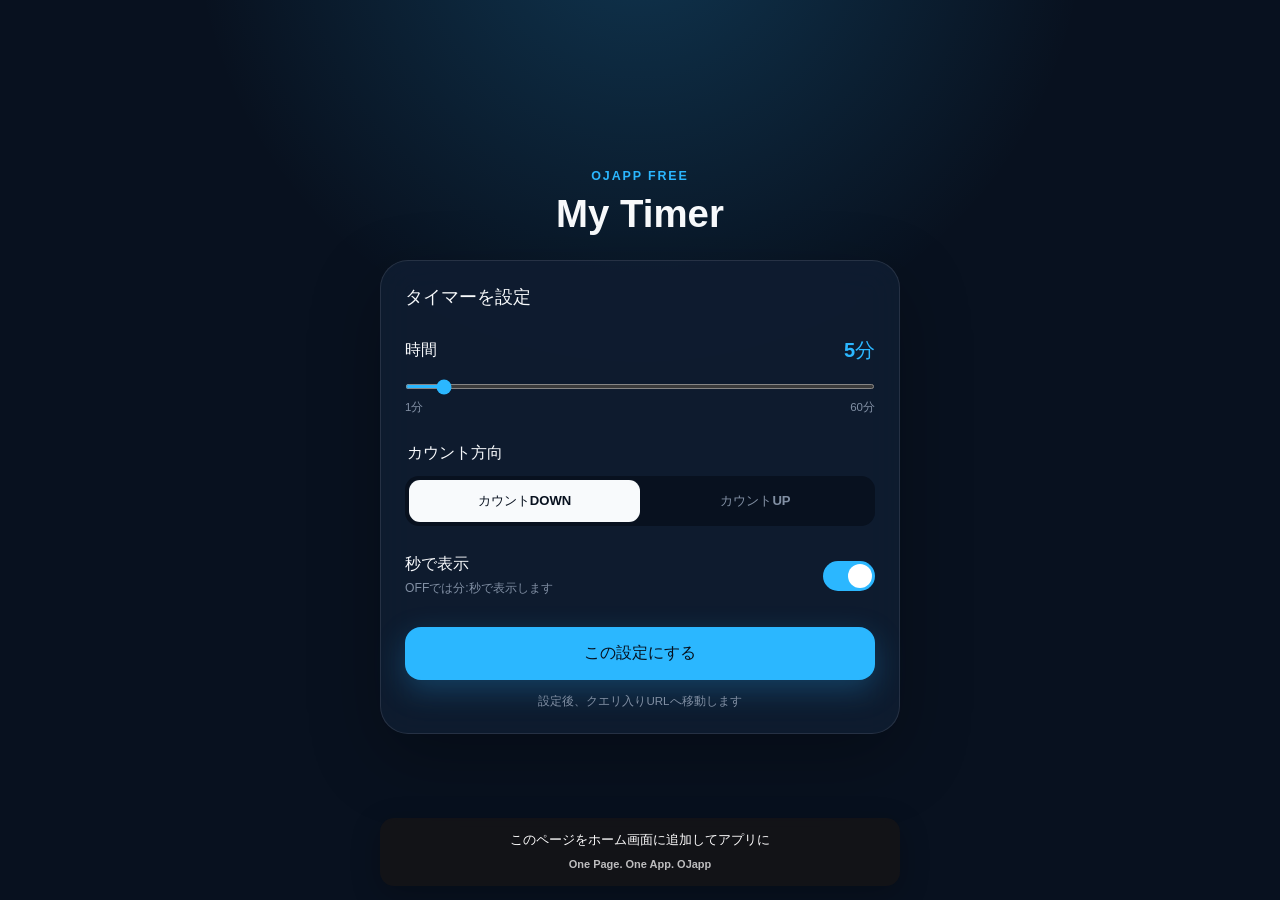
==== timer/index.html @ cf382f0b "Update index.html" ====
<!doctype html>
<html lang="ja">
<head>
  <meta charset="utf-8">
  <meta name="viewport" content="width=device-width, initial-scale=1, viewport-fit=cover">
  <meta name="theme-color" content="#08111f">
  <meta name="ojapp:title" content="My Timer">
  <meta name="ojapp:icon" content="./icon.png">
  <meta name="ojapp:query" content="true">
  <link rel="apple-touch-icon" href="./icon.png">
  <link rel="icon" href="./icon.png">
  <link rel="stylesheet" href="./style.css">
  <title>My Timer | OJapp Free</title>
</head>
<body>
  <main class="app-shell">
    <header class="app-header">
      <span class="brand">OJapp Free</span>
      <h1>My Timer</h1>
    </header>

    <section id="settingsView" class="panel" aria-labelledby="settingsTitle">
      <h2 id="settingsTitle">タイマーを設定</h2>

      <div class="setting-block">
        <div class="setting-heading">
          <label for="minutes">時間</label>
          <output id="minutesOutput" for="minutes">5分</output>
        </div>
        <input id="minutes" type="range" min="1" max="60" step="1" value="5">
        <div class="range-labels" aria-hidden="true"><span>1分</span><span>60分</span></div>
      </div>

      <fieldset class="setting-block">
        <legend>カウント方向</legend>
        <div class="segmented">
          <input id="modeDown" type="radio" name="mode" value="down" checked>
          <label for="modeDown">カウントDOWN</label>
          <input id="modeUp" type="radio" name="mode" value="up">
          <label for="modeUp">カウントUP</label>
        </div>
      </fieldset>

      <div class="setting-block switch-row">
        <div>
          <label for="seconds">秒で表示</label>
          <p>OFFでは分:秒で表示します</p>
        </div>
        <label class="switch">
          <input id="seconds" type="checkbox" checked>
          <span aria-hidden="true"></span>
        </label>
      </div>

      <button id="startButton" class="primary-button" type="button">スタート</button>
      <p id="urlNote" class="url-note">設定後、クエリ入りURLへ移動します</p>
    </section>

    <section id="timerView" class="timer-view" aria-live="polite" hidden>
      <p id="timerMode" class="timer-mode">5分・カウントDOWN</p>
      <div id="timerDisplay" class="timer-display">05:00</div>
      <p id="timerStatus" class="timer-status">計測中</p>
      <div class="timer-actions">
        <button id="pauseButton" class="secondary-button" type="button">一時停止</button>
        <button id="resetButton" class="text-button" type="button">リセット</button>
      </div>
    </section>
  </main>

  <script src="../ojapp.js"></script>
  <script src="./timer.js"></script>
</body>
</html>
---- timer/style.css ----
:root {
  color-scheme: dark;
  font-family: -apple-system, BlinkMacSystemFont, "Segoe UI", sans-serif;
  background: #08111f;
  color: #f8fafc;
  font-synthesis: none;
}

* { box-sizing: border-box; }

body {
  margin: 0;
  min-width: 320px;
  min-height: 100svh;
  background:
    radial-gradient(circle at 50% -10%, rgba(43, 183, 255, .22), transparent 38%),
    #08111f;
}

button, input { font: inherit; }

.app-shell {
  width: min(100% - 32px, 520px);
  min-height: 100svh;
  margin: 0 auto;
  padding: max(28px, env(safe-area-inset-top)) 0 max(28px, env(safe-area-inset-bottom));
  display: grid;
  align-content: center;
  gap: 24px;
}

.app-header { text-align: center; }
.brand {
  color: #2bb7ff;
  font-size: .78rem;
  font-weight: 800;
  letter-spacing: .15em;
  text-transform: uppercase;
}
.app-header h1 { margin: 8px 0 0; font-size: clamp(1.7rem, 7vw, 2.4rem); }

.panel {
  padding: 24px;
  border: 1px solid rgba(255,255,255,.1);
  border-radius: 28px;
  background: rgba(15, 29, 49, .88);
  box-shadow: 0 24px 70px rgba(0,0,0,.28);
  backdrop-filter: blur(18px);
}

.panel h2 { margin: 0 0 28px; font-size: 1.1rem; }
.setting-block { margin: 0 0 28px; padding: 0; border: 0; }
.setting-heading, .switch-row { display: flex; align-items: center; justify-content: space-between; gap: 16px; }
.setting-heading label, legend, .switch-row > div > label { font-weight: 700; }
.setting-heading output { color: #2bb7ff; font-size: 1.25rem; font-weight: 800; }
.range-labels { display: flex; justify-content: space-between; margin-top: 7px; color: #8290a4; font-size: .72rem; }

input[type="range"] {
  width: 100%;
  height: 5px;
  margin: 20px 0 0;
  accent-color: #2bb7ff;
}

legend { margin-bottom: 12px; }
.segmented { display: grid; grid-template-columns: 1fr 1fr; padding: 4px; border-radius: 14px; background: #08111f; }
.segmented input { position: absolute; opacity: 0; pointer-events: none; }
.segmented label { padding: 12px 8px; border-radius: 11px; color: #8290a4; text-align: center; font-size: .82rem; font-weight: 700; cursor: pointer; }
.segmented input:checked + label { color: #08111f; background: #f8fafc; }
.segmented input:focus-visible + label { outline: 2px solid #2bb7ff; }

.switch-row { margin-bottom: 30px; }
.switch-row p { margin: 5px 0 0; color: #8290a4; font-size: .76rem; }
.switch { position: relative; flex: 0 0 auto; }
.switch input { position: absolute; opacity: 0; }
.switch span { display: block; width: 52px; height: 30px; padding: 3px; border-radius: 999px; background: #445065; transition: .2s; }
.switch span::after { content: ""; display: block; width: 24px; height: 24px; border-radius: 50%; background: white; transition: .2s; }
.switch input:checked + span { background: #2bb7ff; }
.switch input:checked + span::after { transform: translateX(22px); }
.switch input:focus-visible + span { outline: 2px solid white; outline-offset: 3px; }

.primary-button, .secondary-button {
  width: 100%;
  border: 0;
  border-radius: 16px;
  padding: 16px 20px;
  font-weight: 800;
  cursor: pointer;
}
.primary-button { color: #06101d; background: #2bb7ff; box-shadow: 0 10px 30px rgba(43,183,255,.25); }
.secondary-button { max-width: 240px; color: #06101d; background: #f8fafc; }
.url-note { margin: 14px 0 0; color: #8290a4; text-align: center; font-size: .72rem; }

.timer-view { text-align: center; }
.timer-mode { margin: 0 0 24px; color: #8fa0b7; font-weight: 700; }
.timer-display {
  font-size: clamp(5rem, 25vw, 9rem);
  font-weight: 200;
  font-variant-numeric: tabular-nums;
  letter-spacing: -.07em;
  line-height: .9;
  white-space: nowrap;
}
.timer-display.seconds-only { font-size: clamp(8rem, 42vw, 13rem); }
.timer-status { min-height: 1.5em; margin: 24px 0 28px; color: #2bb7ff; font-weight: 800; }
.timer-actions { display: grid; justify-items: center; gap: 18px; }
.text-button { padding: 8px 16px; border: 0; color: #8fa0b7; background: transparent; cursor: pointer; }

body.finished { animation: finish-flash .7s ease-in-out 4 alternate; }
body.finished .timer-display, body.finished .timer-status { color: #55e6a5; }
@keyframes finish-flash { to { background-color: #123f38; } }

[hidden] { display: none !important; }

@media (max-height: 680px) {
  .app-shell { align-content: start; }
  .app-header { display: none; }
  .panel { padding: 20px; }
  .setting-block { margin-bottom: 20px; }
}
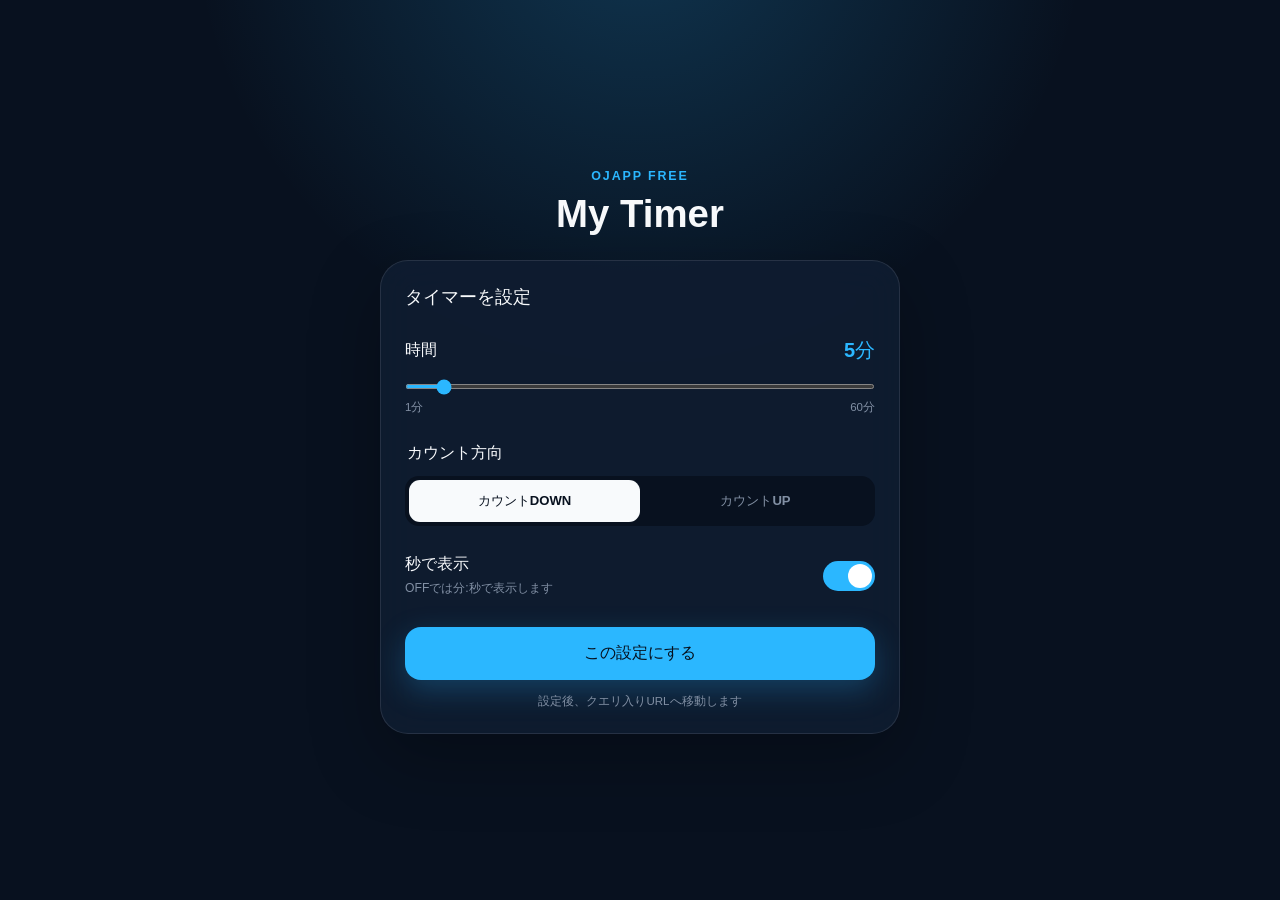
==== commit fe9b7645: "Update index.html" ====
--- a/timer/index.html
+++ b/timer/index.html
@@ -67,7 +67,7 @@
     </section>
   </main>
 
-  <script src="../ojapp.js"></script>
+  <script src="https://ojapp.app/js/ojapp_1p1a.js"></script>
   <script src="./timer.js"></script>
 </body>
 </html>
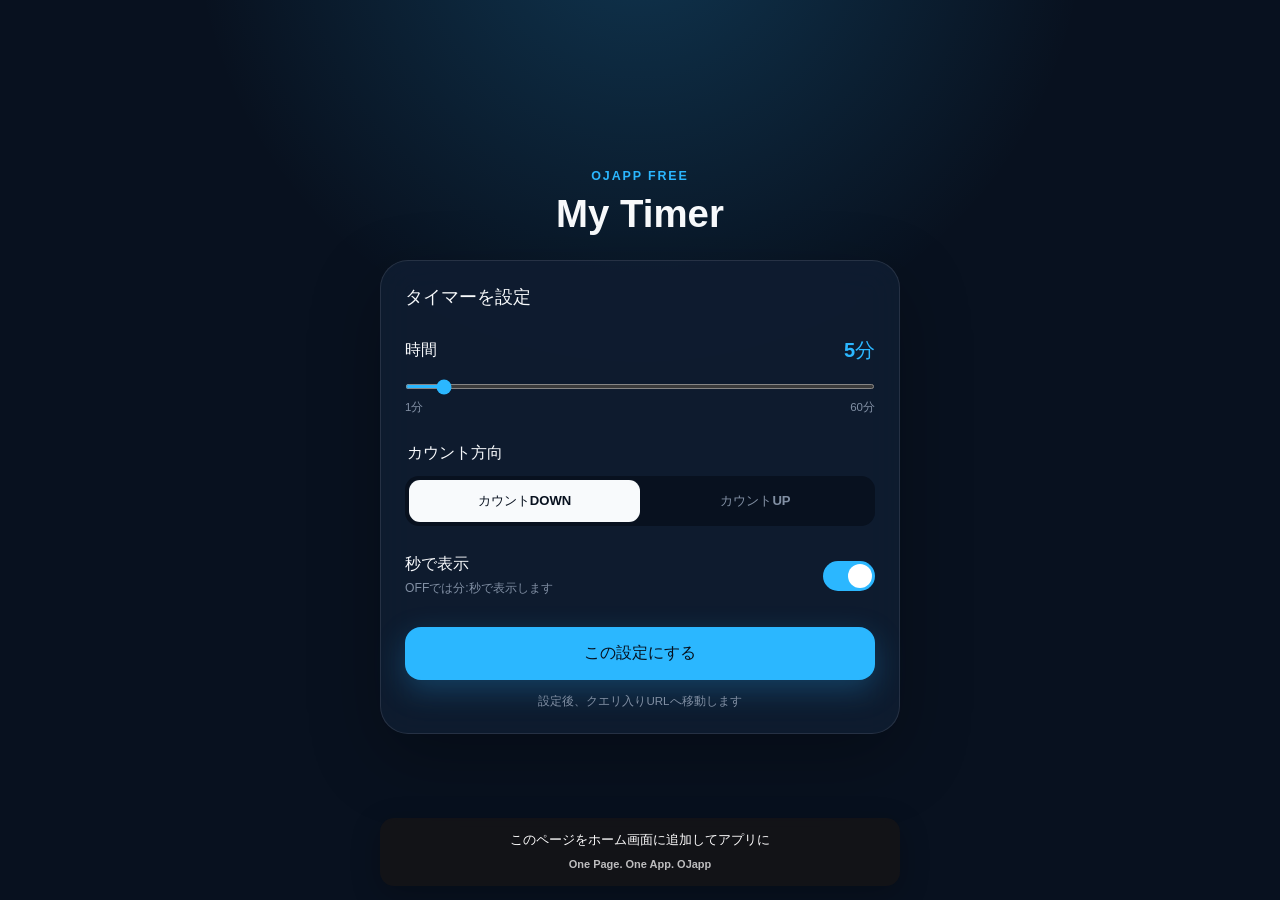
==== commit 4ddb41f9: "Update index.html" ====
--- a/timer/index.html
+++ b/timer/index.html
@@ -67,7 +67,7 @@
     </section>
   </main>
 
-  <script src="https://ojapp.app/js/ojapp_1p1a.js"></script>
+  <script src="../ojapp.js"></script>
   <script src="./timer.js"></script>
 </body>
 </html>
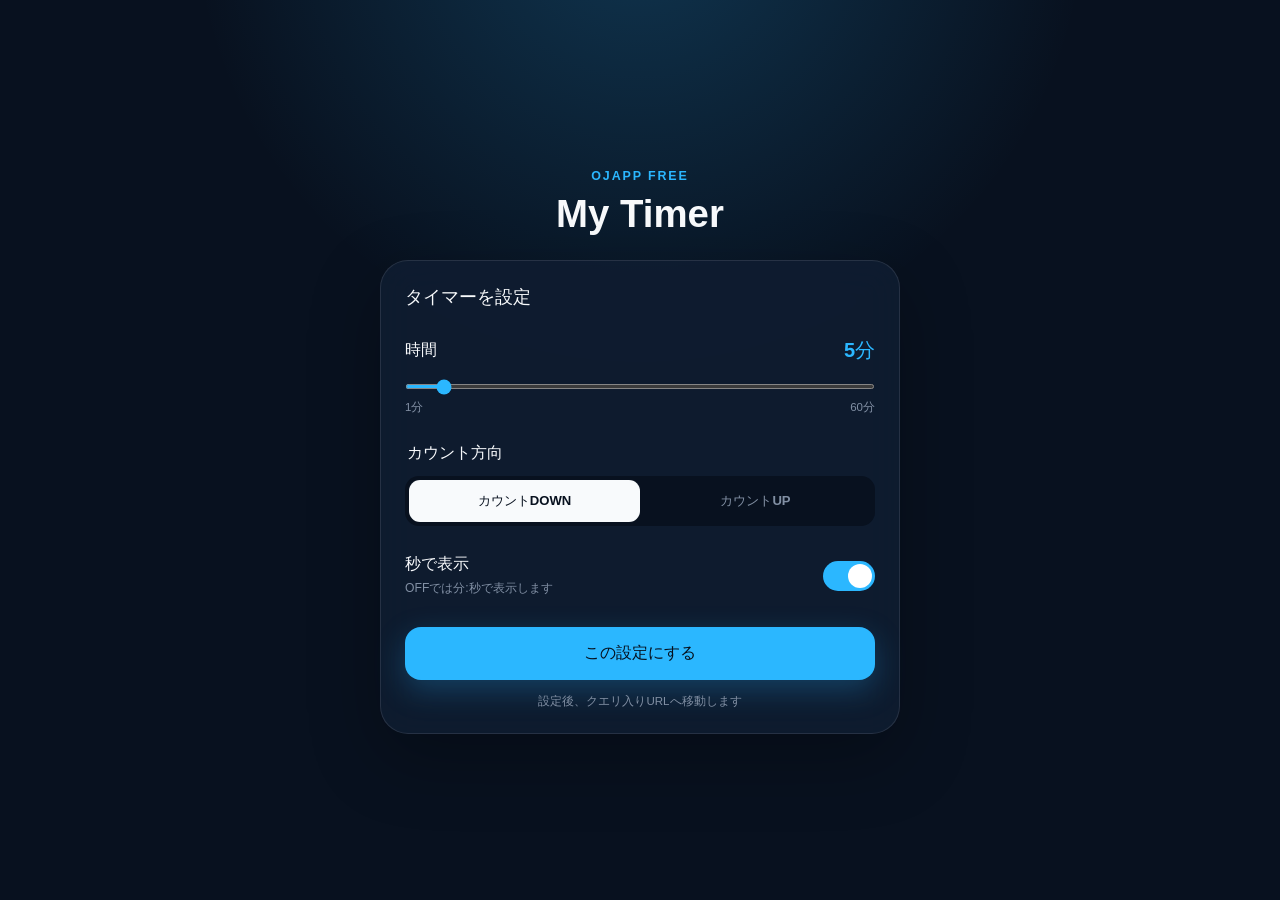
==== commit b2d733ea: "Update index.html" ====
--- a/timer/index.html
+++ b/timer/index.html
@@ -67,7 +67,7 @@
     </section>
   </main>
 
-  <script src="../ojapp.js"></script>
+  <script src="https://ojapp.app/js/ojapp_1p1a.js?v=1212"></script>
   <script src="./timer.js"></script>
 </body>
 </html>
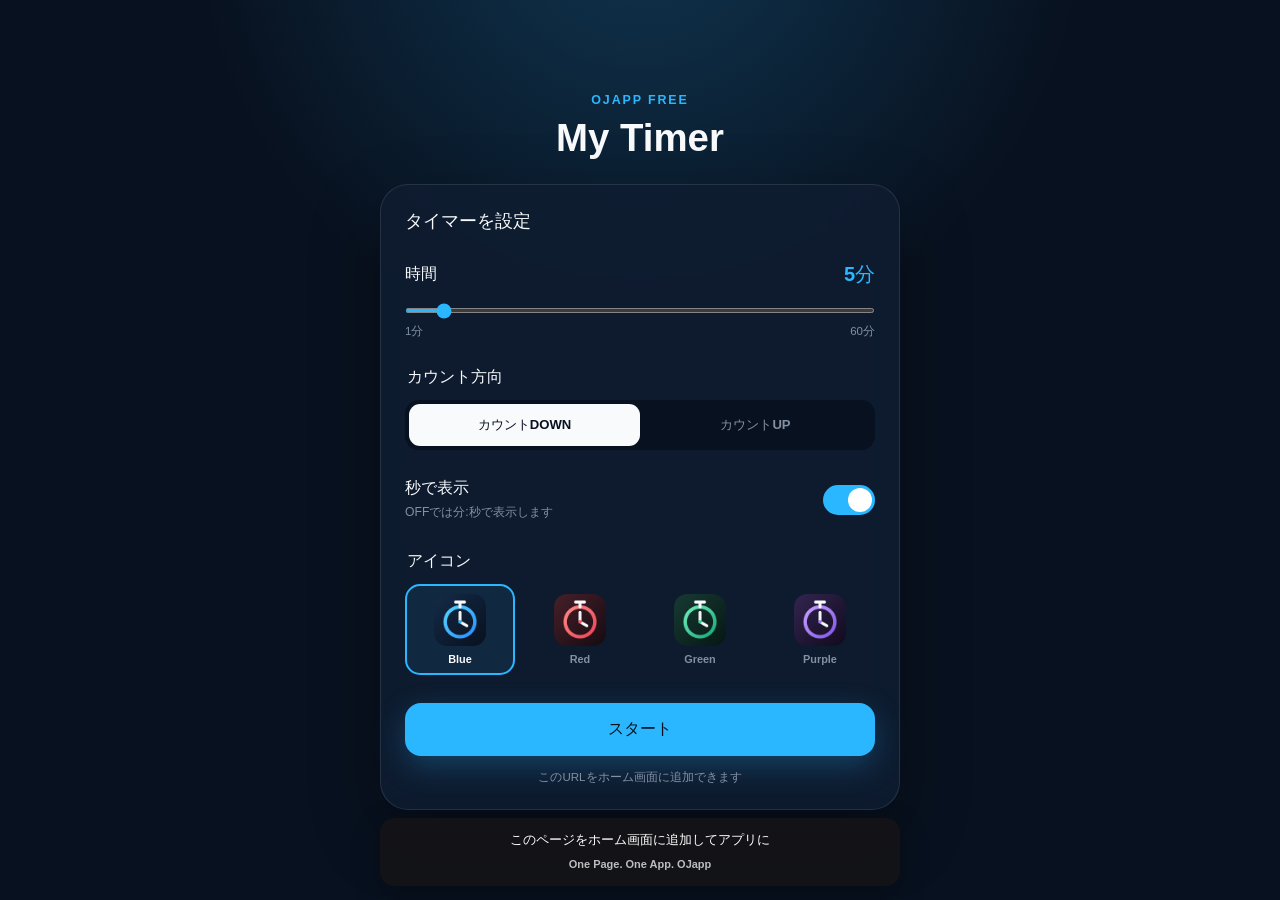
==== commit ab7a4ba1: "Add files via upload" ====
--- a/timer/index.html
+++ b/timer/index.html
@@ -5,10 +5,21 @@
   <meta name="viewport" content="width=device-width, initial-scale=1, viewport-fit=cover">
   <meta name="theme-color" content="#08111f">
   <meta name="ojapp:title" content="My Timer">
-  <meta name="ojapp:icon" content="./icon.png">
+  <meta id="ojappIconMeta" name="ojapp:icon" content="./icons/blue.png">
   <meta name="ojapp:query" content="true">
-  <link rel="apple-touch-icon" href="./icon.png">
-  <link rel="icon" href="./icon.png">
+  <link id="appleTouchIcon" rel="apple-touch-icon" href="./icons/blue.png">
+  <link id="favicon" rel="icon" href="./icons/blue.png">
+  <script>
+    (() => {
+      const choices = new Set(["blue", "red", "green", "purple"]);
+      const requested = new URLSearchParams(location.search).get("icon");
+      const icon = choices.has(requested) ? requested : "blue";
+      const source = `./icons/${icon}.png`;
+      document.querySelector("#ojappIconMeta").content = source;
+      document.querySelector("#appleTouchIcon").href = source;
+      document.querySelector("#favicon").href = source;
+    })();
+  </script>
   <link rel="stylesheet" href="./style.css">
   <title>My Timer | OJapp Free</title>
 </head>
@@ -52,6 +63,20 @@
         </label>
       </div>
 
+      <fieldset class="setting-block">
+        <legend>アイコン</legend>
+        <div class="icon-options">
+          <input id="iconBlue" type="radio" name="icon" value="blue" checked>
+          <label for="iconBlue"><img src="./icons/blue.png" alt=""><span>Blue</span></label>
+          <input id="iconRed" type="radio" name="icon" value="red">
+          <label for="iconRed"><img src="./icons/red.png" alt=""><span>Red</span></label>
+          <input id="iconGreen" type="radio" name="icon" value="green">
+          <label for="iconGreen"><img src="./icons/green.png" alt=""><span>Green</span></label>
+          <input id="iconPurple" type="radio" name="icon" value="purple">
+          <label for="iconPurple"><img src="./icons/purple.png" alt=""><span>Purple</span></label>
+        </div>
+      </fieldset>
+
       <button id="startButton" class="primary-button" type="button">スタート</button>
       <p id="urlNote" class="url-note">設定後、クエリ入りURLへ移動します</p>
     </section>
@@ -67,7 +92,7 @@
     </section>
   </main>
 
-  <script src="https://ojapp.app/js/ojapp_1p1a.js?v=1212"></script>
+  <script src="../ojapp.js"></script>
   <script src="./timer.js"></script>
 </body>
 </html>
--- a/timer/style.css
+++ b/timer/style.css
@@ -79,6 +79,24 @@
 .switch input:checked + span::after { transform: translateX(22px); }
 .switch input:focus-visible + span { outline: 2px solid white; outline-offset: 3px; }
 
+.icon-options { display: grid; grid-template-columns: repeat(4, 1fr); gap: 10px; }
+.icon-options input { position: absolute; opacity: 0; pointer-events: none; }
+.icon-options label {
+  display: grid;
+  justify-items: center;
+  gap: 7px;
+  padding: 8px 5px;
+  border: 2px solid transparent;
+  border-radius: 15px;
+  color: #8290a4;
+  font-size: .68rem;
+  font-weight: 700;
+  cursor: pointer;
+}
+.icon-options img { width: 52px; height: 52px; border-radius: 13px; }
+.icon-options input:checked + label { border-color: #2bb7ff; color: #f8fafc; background: rgba(43,183,255,.09); }
+.icon-options input:focus-visible + label { outline: 2px solid white; outline-offset: 2px; }
+
 .primary-button, .secondary-button {
   width: 100%;
   border: 0;
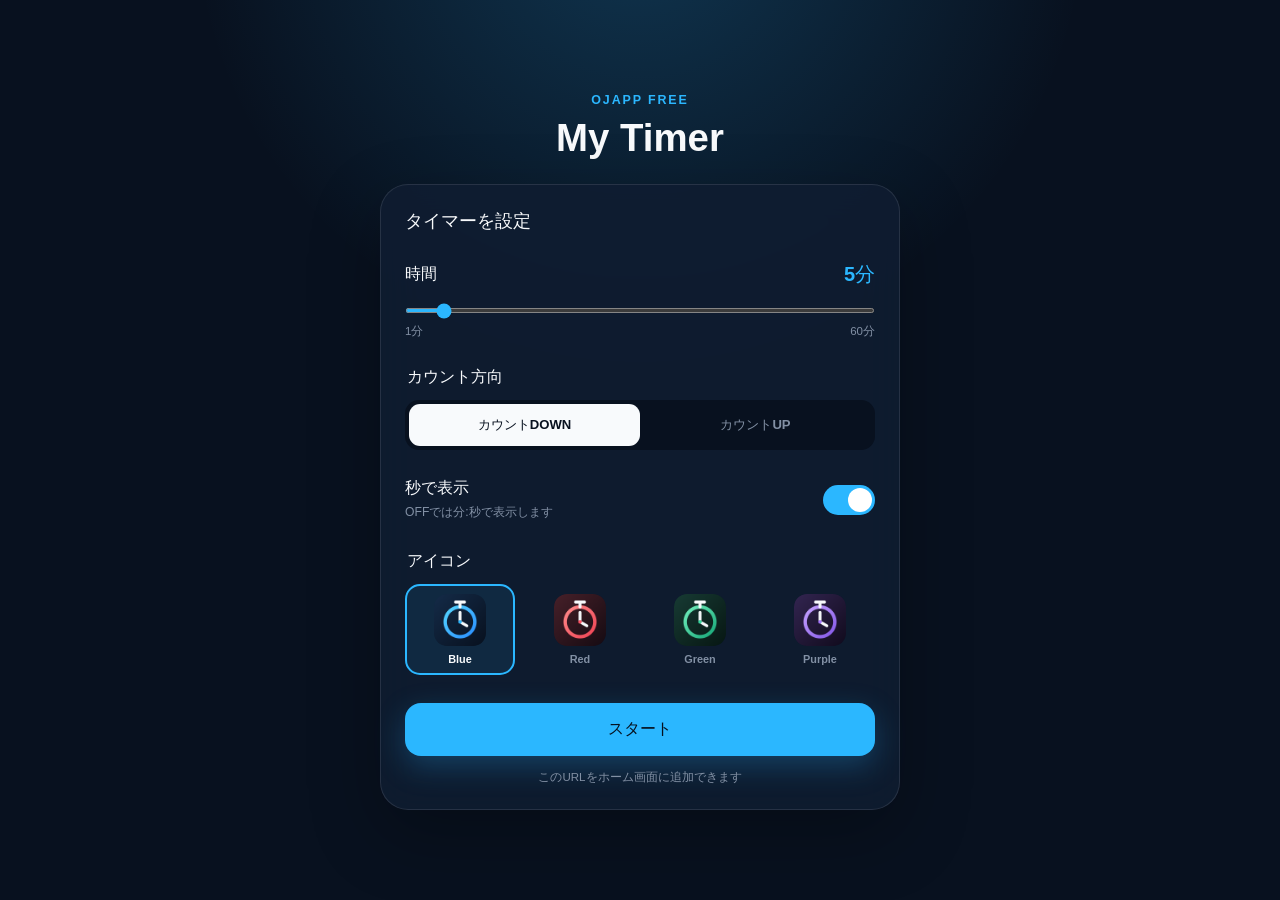
==== commit 54d041b1: "Update index.html" ====
--- a/timer/index.html
+++ b/timer/index.html
@@ -92,7 +92,7 @@
     </section>
   </main>
 
-  <script src="../ojapp.js"></script>
+  <script src="https://ojapp.app/js/ojapp_1p1a.js"></script>
   <script src="./timer.js"></script>
 </body>
 </html>
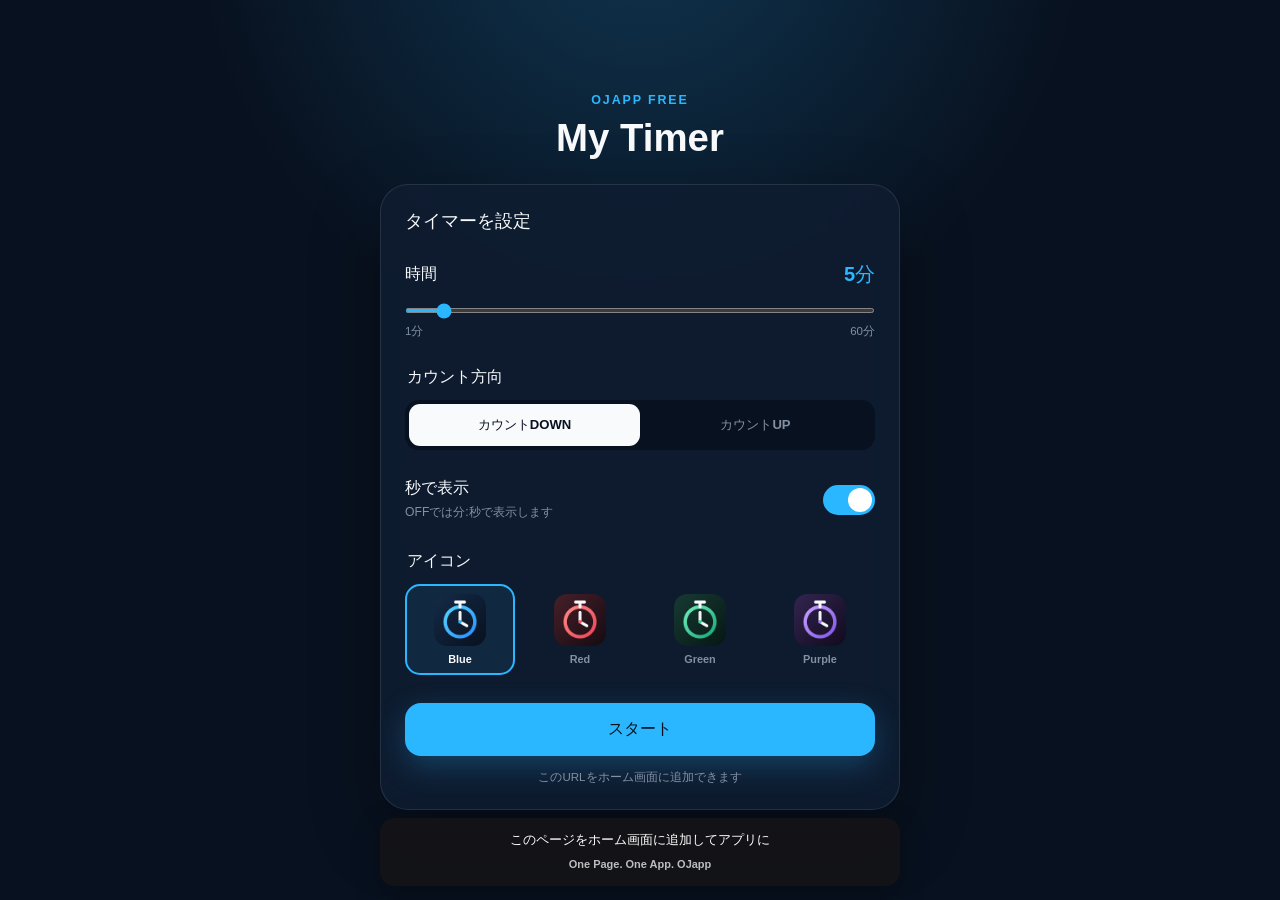
==== commit 5c0f41b4: "Add files via upload" ====
--- a/timer/index.html
+++ b/timer/index.html
@@ -9,19 +9,26 @@
   <meta name="ojapp:query" content="true">
   <link id="appleTouchIcon" rel="apple-touch-icon" href="./icons/blue.png">
   <link id="favicon" rel="icon" href="./icons/blue.png">
+  <title>My Timer | OJapp Free</title>
   <script>
     (() => {
+      const params = new URLSearchParams(location.search);
       const choices = new Set(["blue", "red", "green", "purple"]);
-      const requested = new URLSearchParams(location.search).get("icon");
+      const requested = params.get("icon");
       const icon = choices.has(requested) ? requested : "blue";
       const source = `./icons/${icon}.png`;
+      const parsedTime = Number.parseInt(params.get("time"), 10);
+      const time = Number.isFinite(parsedTime) ? Math.min(60, Math.max(1, parsedTime)) : 5;
+      const direction = params.get("mode") === "up" ? "↑" : "↓";
+      const appTitle = `${time}m${direction} Timer`;
+      document.querySelector('meta[name="ojapp:title"]').content = appTitle;
       document.querySelector("#ojappIconMeta").content = source;
       document.querySelector("#appleTouchIcon").href = source;
       document.querySelector("#favicon").href = source;
+      document.title = `${appTitle} | OJapp Free`;
     })();
   </script>
   <link rel="stylesheet" href="./style.css">
-  <title>My Timer | OJapp Free</title>
 </head>
 <body>
   <main class="app-shell">
@@ -92,7 +99,7 @@
     </section>
   </main>
 
-  <script src="https://ojapp.app/js/ojapp_1p1a.js"></script>
+  <script src="../ojapp.js"></script>
   <script src="./timer.js"></script>
 </body>
 </html>
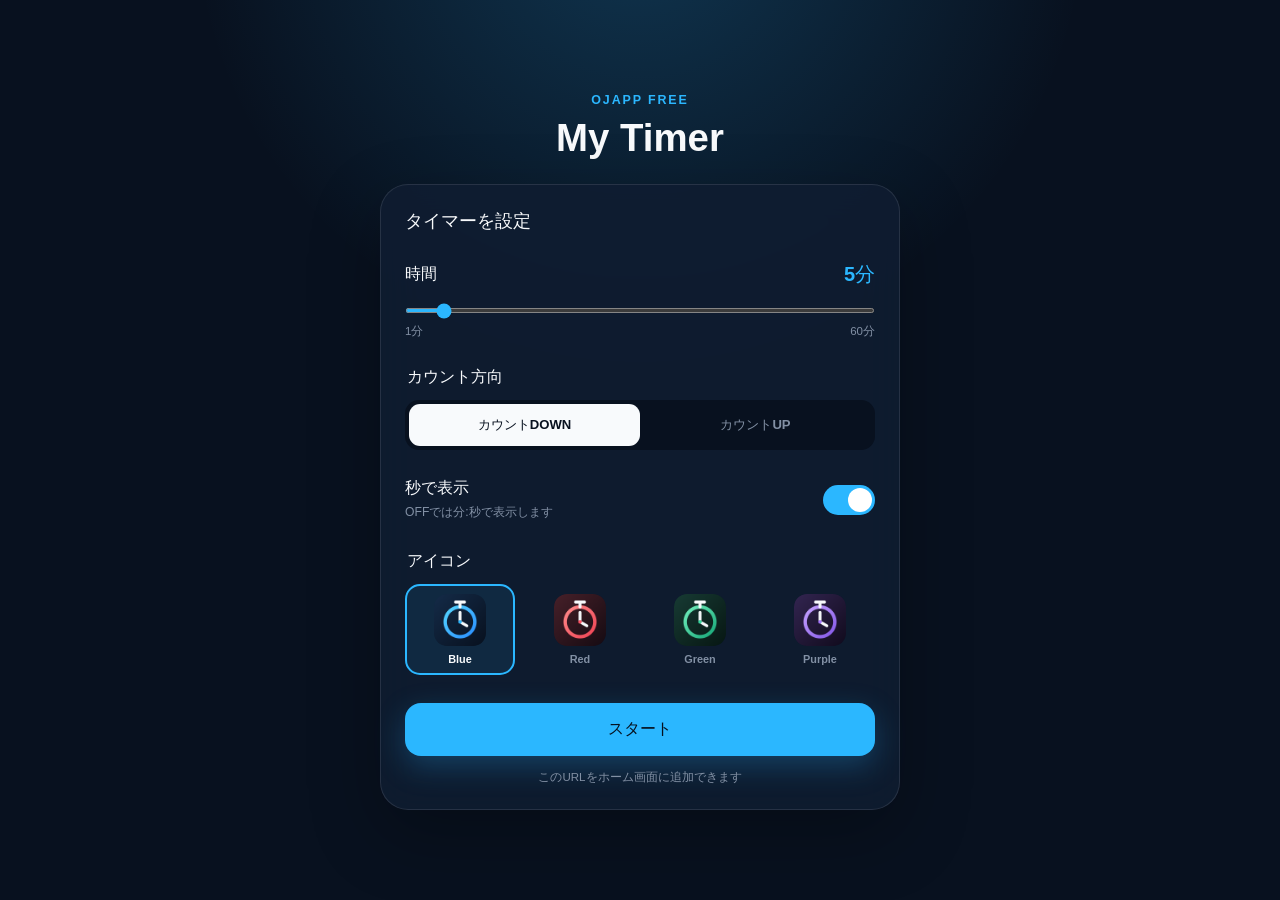
==== commit 3b75bf52: "Update index.html" ====
--- a/timer/index.html
+++ b/timer/index.html
@@ -99,7 +99,7 @@
     </section>
   </main>
 
-  <script src="../ojapp.js"></script>
+  <script src="https://ojapp.app/js/ojapp_1p1a.js"></script>
   <script src="./timer.js"></script>
 </body>
 </html>
